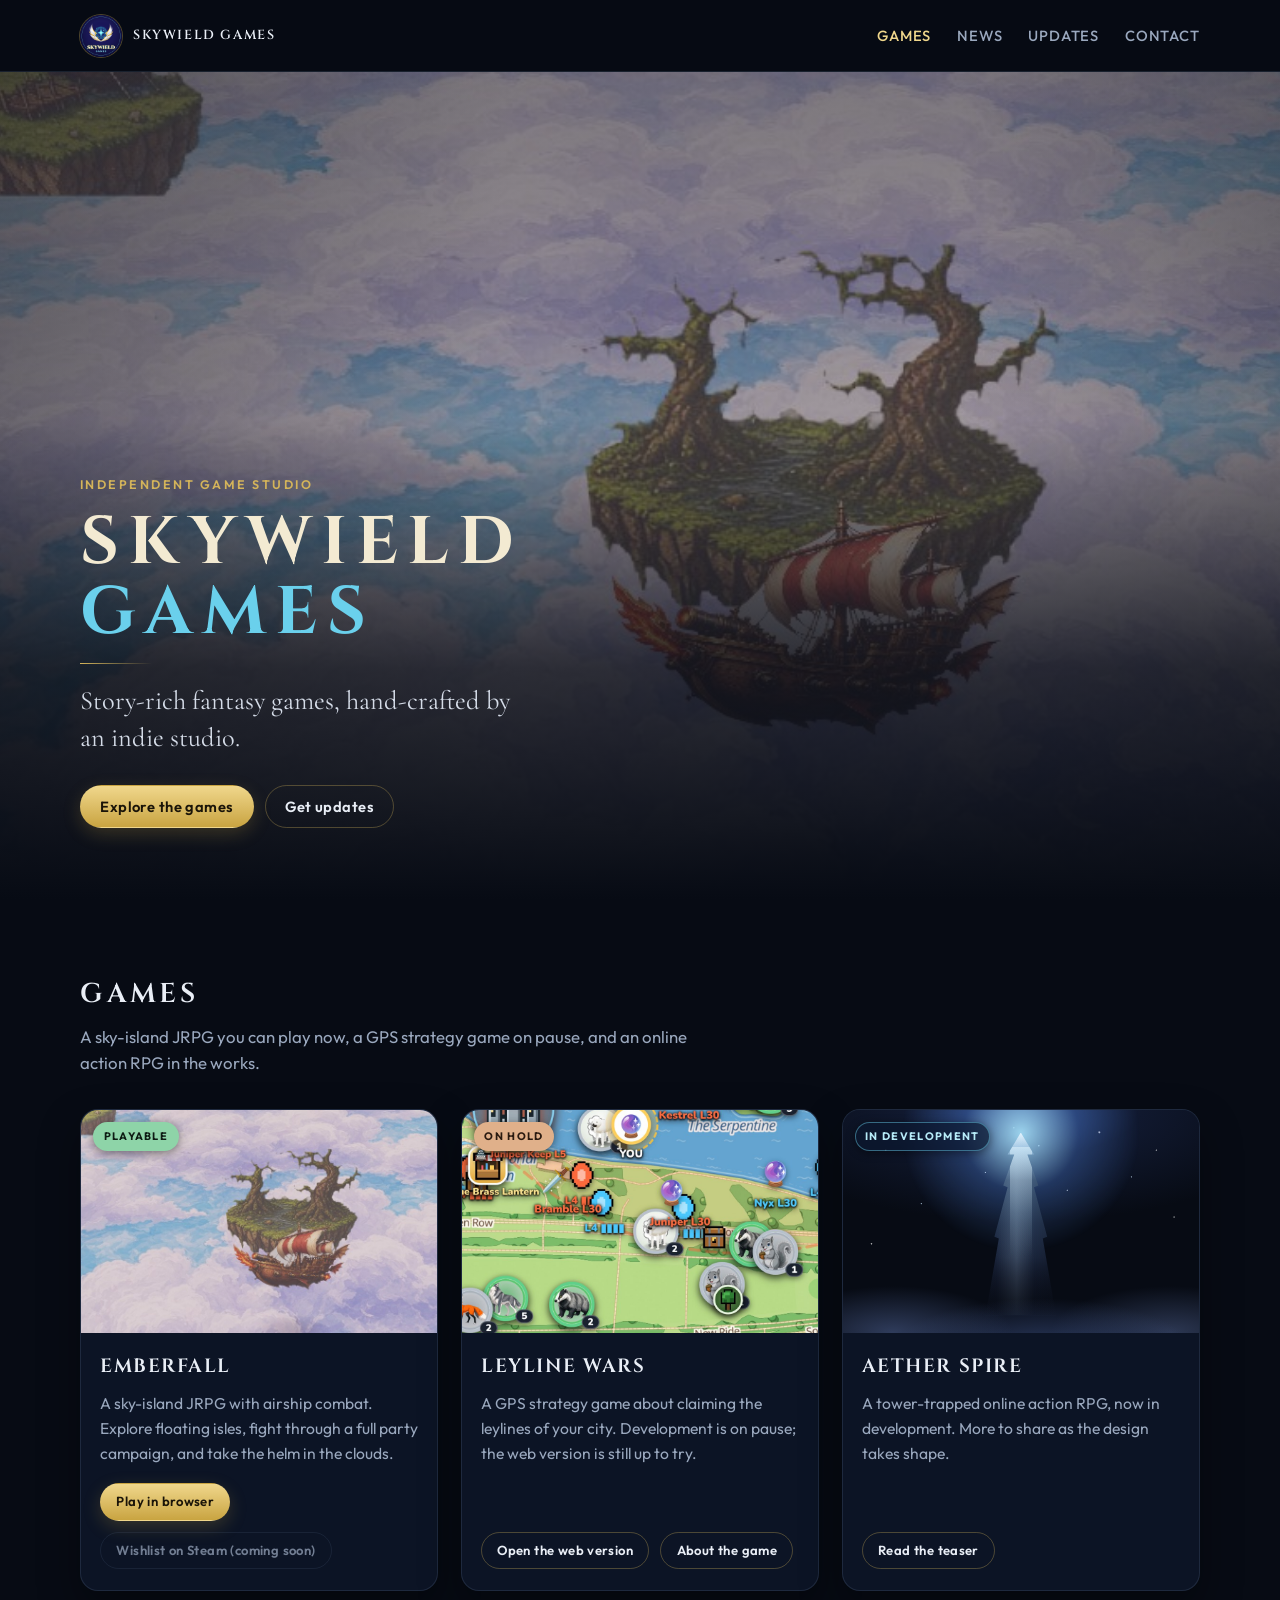
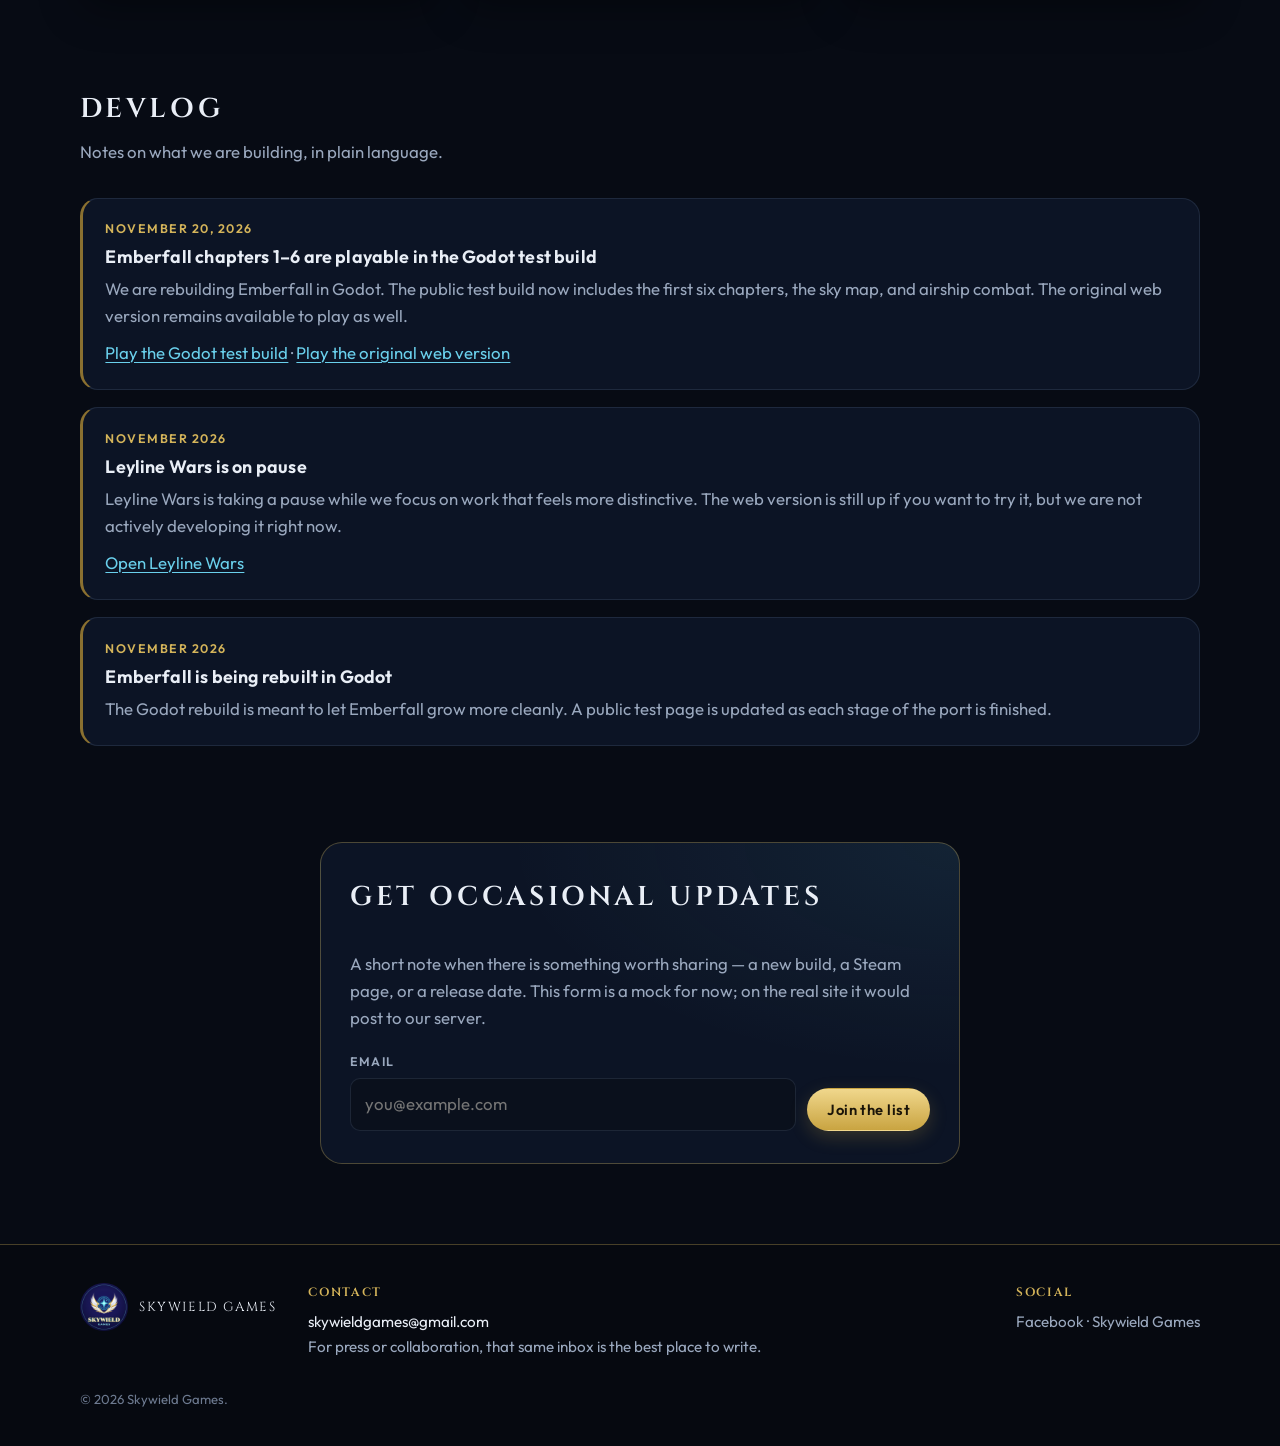
==== index.html @ 2769d231 "Add Skywield Games studio website Static home page with Emberfall, Leyline Wars, and Aether Spire, p" ====
<!DOCTYPE html>
<html lang="en">
<head>
  <meta charset="utf-8">
  <meta name="viewport" content="width=device-width, initial-scale=1">
  <title>Skywield Games — story-rich fantasy games</title>
  <meta name="description" content="Skywield Games is an indie studio making story-rich fantasy games, including Emberfall, Leyline Wars, and Aether Spire.">
  <meta name="theme-color" content="#070b14">
  <link rel="icon" type="image/png" sizes="32x32" href="images/favicon-32.png">
  <link rel="icon" type="image/png" sizes="64x64" href="images/favicon.png">
  <link rel="apple-touch-icon" href="images/apple-touch-icon.png">
  <link rel="stylesheet" href="css/style.css">
</head>
<body>
  <a class="skip" href="#main">Skip to content</a>
  <header class="site-header">
    <div class="wrap">
      <a class="brand" href="index.html">
        <img src="images/logo.png" width="42" height="42" alt="">
        <span class="brand-name">Skywield Games</span>
      </a>
      <button class="nav-toggle" type="button" aria-label="Open menu" aria-expanded="false">
        <span></span>
      </button>
      <nav class="site-nav" aria-label="Primary">
      <a href="index.html#games" aria-current="page">Games</a>
      <a href="index.html#news">News</a>
      <a href="index.html#signup">Updates</a>
      <a href="index.html#contact">Contact</a>
      </nav>
    </div>
  </header>

  <main id="main">
    <section class="hero" aria-label="Skywield Games">
      <div class="hero-bg" role="img" aria-label="An airship flying beneath a floating island in the clouds, from Emberfall"></div>
      <div class="hero-inner">
        <p class="eyebrow">Independent game studio</p>
        <h1><span class="name">Skywield</span> <span class="games">Games</span></h1>
        <hr class="gold-rule">
        <p class="tagline">Story-rich fantasy games, hand-crafted by an indie studio.</p>
        <div class="btn-row">
          <a class="btn btn-gold" href="#games">Explore the games</a>
          <a class="btn btn-ghost" href="#signup">Get updates</a>
        </div>
      </div>
    </section>

    <section class="section" id="games">
      <div class="wrap">
        <div class="section-head">
          <h2>Games</h2>
          <p>A sky-island JRPG you can play now, a GPS strategy game on pause, and an online action RPG in the works.</p>
        </div>
        <div class="game-grid">

          <article class="game-card">
            <a class="game-card-media" href="emberfall.html">
              <img src="images/emberfall-card.jpg" alt="An airship sailing beneath a tree-covered floating island in Emberfall" width="980" height="470">
              <span class="badge badge-play">Playable</span>
            </a>
            <div class="game-card-body">
              <h3><a href="emberfall.html">Emberfall</a></h3>
              <p>A sky-island JRPG with airship combat. Explore floating isles, fight through a full party campaign, and take the helm in the clouds.</p>
              <div class="btn-row">
                <a class="btn btn-gold" href="https://skywield.github.io/emberfall/" target="_blank" rel="noopener">Play in browser</a>
                <button class="btn btn-disabled" type="button" disabled title="Coming soon">Wishlist on Steam (coming soon)</button>
              </div>
            </div>
          </article>

          <article class="game-card">
            <a class="game-card-media" href="leyline.html">
              <img src="images/leyline-card.jpg" alt="The Leyline Wars map, with wildlife, keeps, and a player marker along a river" width="1000" height="833">
              <span class="badge badge-hold">On hold</span>
            </a>
            <div class="game-card-body">
              <h3><a href="leyline.html">Leyline Wars</a></h3>
              <p>A GPS strategy game about claiming the leylines of your city. Development is on pause; the web version is still up to try.</p>
              <div class="btn-row">
                <a class="btn btn-ghost" href="https://leyline-wars.onrender.com" target="_blank" rel="noopener">Open the web version</a>
                <a class="btn btn-ghost" href="leyline.html">About the game</a>
              </div>
            </div>
          </article>

          <article class="game-card">
            <a class="game-card-media" href="aether.html" aria-label="Aether Spire, in development">
              <div class="concept">
                <div class="concept-stars"></div>
                <div class="concept-glow"></div>
                <div class="concept-spire"></div>
                <div class="concept-clouds"></div>
                <span class="concept-label">Concept</span>
                <span class="concept-caption">Artwork coming soon</span>
              </div>
              <span class="badge badge-dev">In development</span>
            </a>
            <div class="game-card-body">
              <h3><a href="aether.html">Aether Spire</a></h3>
              <p>A tower-trapped online action RPG, now in development. More to share as the design takes shape.</p>
              <div class="btn-row">
                <a class="btn btn-ghost" href="aether.html">Read the teaser</a>
              </div>
            </div>
          </article>

        </div>
      </div>
    </section>

    <section class="section" id="news">
      <div class="wrap">
        <div class="section-head">
          <h2>Devlog</h2>
          <p>Notes on what we are building, in plain language.</p>
        </div>
        <div class="news-list">
          <article class="news-item">
            <time datetime="2026-11-20">November 20, 2026</time>
            <h3>Emberfall chapters 1–6 are playable in the Godot test build</h3>
            <p>We are rebuilding Emberfall in Godot. The public test build now includes the first six chapters, the sky map, and airship combat. The original web version remains available to play as well.</p>
            <p><a href="https://skywield.github.io/emberfall-godot-test/" target="_blank" rel="noopener">Play the Godot test build</a> · <a href="https://skywield.github.io/emberfall/" target="_blank" rel="noopener">Play the original web version</a></p>
          </article>
          <article class="news-item">
            <time datetime="2026-11">November 2026</time>
            <h3>Leyline Wars is on pause</h3>
            <p>Leyline Wars is taking a pause while we focus on work that feels more distinctive. The web version is still up if you want to try it, but we are not actively developing it right now.</p>
            <p><a href="https://leyline-wars.onrender.com" target="_blank" rel="noopener">Open Leyline Wars</a></p>
          </article>
          <article class="news-item">
            <time datetime="2026-11">November 2026</time>
            <h3>Emberfall is being rebuilt in Godot</h3>
            <p>The Godot rebuild is meant to let Emberfall grow more cleanly. A public test page is updated as each stage of the port is finished.</p>
          </article>
        </div>
      </div>
    </section>

    <section class="section signup" id="signup">
      <div class="wrap">
        <div class="signup-panel">
          <div class="section-head">
            <h2>Get occasional updates</h2>
          </div>
          <p class="lede">A short note when there is something worth sharing — a new build, a Steam page, or a release date. This form is a mock for now; on the real site it would post to our server.</p>
          <form id="signup-form" action="#" method="post" novalidate>
            <div class="signup-form">
              <div class="field">
                <label for="email">Email</label>
                <input id="email" name="email" type="email" required autocomplete="email" placeholder="you@example.com">
              </div>
              <button class="btn btn-gold" type="submit">Join the list</button>
            </div>
          </form>
          <p class="form-note" id="signup-note" hidden></p>
        </div>
      </div>
    </section>
  </main>

  <footer class="site-footer" id="contact">
    <div class="wrap footer-grid">
      <a class="footer-brand" href="index.html">
        <img src="images/logo.png" width="48" height="48" alt="">
        <span>Skywield Games</span>
      </a>
      <div class="footer-col">
        <h3>Contact</h3>
        <p><a href="mailto:skywieldgames@gmail.com">skywieldgames@gmail.com</a></p>
        <p>For press or collaboration, that same inbox is the best place to write.</p>
      </div>
      <div class="footer-col">
        <h3>Social</h3>
        <ul>
          <li><span class="social-placeholder">Facebook · Skywield Games</span></li>
        </ul>
      </div>
      <p class="copyright">© 2026 Skywield Games.</p>
    </div>
  </footer>
  <script src="js/main.js"></script>
</body>
</html>
---- css/style.css ----
/* Skywield Games — local draft site
   Static, GitHub Pages compatible. Not published. */

@font-face {
  font-family: "Cinzel";
  src: url("../fonts/Cinzel.ttf") format("truetype");
  font-weight: 400 900;
  font-style: normal;
  font-display: swap;
}
@font-face {
  font-family: "Cormorant Garamond";
  src: url("../fonts/CormorantGaramond.ttf") format("truetype");
  font-weight: 300 700;
  font-style: normal;
  font-display: swap;
}
@font-face {
  font-family: "Outfit";
  src: url("../fonts/Outfit.ttf") format("truetype");
  font-weight: 100 900;
  font-style: normal;
  font-display: swap;
}

:root {
  --bg: #070b14;
  --bg-2: #0c1424;
  --bg-3: #121c32;
  --bg-card: rgba(14, 22, 40, 0.92);
  --line: rgba(212, 180, 90, 0.32);
  --line-soft: rgba(140, 170, 210, 0.14);
  --gold: #d4b45a;
  --gold-2: #f0d78c;
  --gold-dim: #8a7030;
  --cyan: #6ad0ec;
  --cyan-2: #b7ebf8;
  --text: #e9eef6;
  --muted: #9aa8be;
  --hold: #e0b08a;
  --ok: #8ed4a8;
  --font-display: "Cinzel", Palatino, "Palatino Linotype", serif;
  --font-serif: "Cormorant Garamond", Georgia, serif;
  --font-sans: "Outfit", "Segoe UI", sans-serif;
  --wrap: 1120px;
  --radius: 18px;
  --header-h: 72px;
  --shadow: 0 18px 40px rgba(0, 0, 0, 0.35);
}

*, *::before, *::after { box-sizing: border-box; }

html { scroll-behavior: smooth; }

body {
  margin: 0;
  background: var(--bg);
  color: var(--text);
  font-family: var(--font-sans);
  font-size: 1.05rem;
  line-height: 1.6;
  min-height: 100vh;
}

img { max-width: 100%; height: auto; display: block; }

a { color: var(--cyan); text-decoration-thickness: 1px; text-underline-offset: 3px; }
a:hover { color: var(--cyan-2); }

:focus-visible {
  outline: 2px solid var(--gold);
  outline-offset: 3px;
}

.skip {
  position: absolute;
  left: 1rem;
  top: -40px;
  background: var(--gold);
  color: #1a1408;
  padding: 0.4rem 0.8rem;
  z-index: 100;
  font-weight: 600;
}
.skip:focus { top: 0.6rem; }

.wrap {
  width: min(var(--wrap), calc(100% - 2.4rem));
  margin-inline: auto;
}

/* ---------- Header ---------- */
.site-header {
  position: sticky;
  top: 0;
  z-index: 40;
  height: var(--header-h);
  display: flex;
  align-items: center;
  backdrop-filter: blur(16px);
  background: rgba(7, 11, 20, 0.78);
  border-bottom: 1px solid var(--line-soft);
}

.site-header .wrap {
  display: flex;
  align-items: center;
  justify-content: space-between;
  gap: 1rem;
  width: min(var(--wrap), calc(100% - 2rem));
}

.brand {
  display: flex;
  align-items: center;
  gap: 0.7rem;
  color: var(--text);
  text-decoration: none;
  min-width: 0;
}
.brand:hover { color: var(--gold-2); }
.brand img {
  width: 42px;
  height: 42px;
  border-radius: 50%;
  box-shadow: 0 0 0 1px rgba(212, 180, 90, 0.35);
}
.brand-name {
  font-family: var(--font-display);
  font-weight: 600;
  letter-spacing: 0.12em;
  text-transform: uppercase;
  font-size: 0.82rem;
  white-space: nowrap;
}

.nav-toggle {
  display: none;
  width: 42px;
  height: 42px;
  border: 1px solid var(--line);
  background: transparent;
  border-radius: 8px;
  cursor: pointer;
  padding: 0;
  align-items: center;
  justify-content: center;
}
.nav-toggle span {
  display: block;
  width: 18px;
  height: 2px;
  background: var(--gold-2);
  border-radius: 1px;
  position: relative;
}
.nav-toggle span::before,
.nav-toggle span::after {
  content: "";
  position: absolute;
  left: 0;
  width: 18px;
  height: 2px;
  background: var(--gold-2);
  border-radius: 1px;
}
.nav-toggle span::before { top: -6px; }
.nav-toggle span::after { top: 6px; }

.site-nav {
  display: flex;
  gap: 1.6rem;
  align-items: center;
}
.site-nav a {
  color: var(--muted);
  text-decoration: none;
  font-size: 0.92rem;
  letter-spacing: 0.06em;
  text-transform: uppercase;
  font-weight: 500;
}
.site-nav a:hover,
.site-nav a[aria-current="page"] { color: var(--gold-2); }

/* ---------- Hero ---------- */
.hero {
  position: relative;
  min-height: calc(100vh - var(--header-h));
  min-height: calc(100svh - var(--header-h));
  display: flex;
  align-items: flex-end;
  isolation: isolate;
  overflow: hidden;
}
.hero-bg {
  position: absolute;
  inset: 0;
  z-index: -2;
  background:
    url("../images/hero-sky.jpg") center 40% / cover no-repeat;
}
.hero::after {
  content: "";
  position: absolute;
  inset: 0;
  z-index: -1;
  background:
    linear-gradient(to top,
      var(--bg) 0%,
      rgba(7, 11, 20, 0.82) 28%,
      rgba(7, 11, 20, 0.28) 58%,
      rgba(7, 11, 20, 0.45) 100%),
    linear-gradient(to right,
      rgba(7, 11, 20, 0.35),
      transparent 40%,
      transparent 75%,
      rgba(7, 11, 20, 0.25));
  pointer-events: none;
}

.hero-inner {
  padding: 0 0 4.5rem;
  width: min(var(--wrap), calc(100% - 2.4rem));
  margin-inline: auto;
  max-width: 40rem;
  margin-left: max((100% - var(--wrap)) / 2, 1.2rem);
}

.eyebrow {
  font-family: var(--font-sans);
  font-size: 0.78rem;
  font-weight: 600;
  letter-spacing: 0.2em;
  text-transform: uppercase;
  color: var(--gold);
  margin: 0 0 0.8rem;
}

.hero h1 {
  font-family: var(--font-display);
  font-weight: 700;
  font-size: clamp(2.3rem, 6.2vw, 4.2rem);
  letter-spacing: 0.14em;
  text-transform: uppercase;
  line-height: 1.05;
  margin: 0 0 0.9rem;
}
.hero h1 .name { color: #f3ead2; }
.hero h1 .games { color: var(--cyan); display: inline-block; }

.gold-rule {
  width: 4.5rem;
  height: 1px;
  background: linear-gradient(to right, var(--gold), transparent);
  border: 0;
  margin: 0 0 1.15rem;
}

.tagline {
  font-family: var(--font-serif);
  font-size: clamp(1.25rem, 2.4vw, 1.65rem);
  font-weight: 400;
  line-height: 1.4;
  color: #d5dce8;
  margin: 0 0 1.8rem;
  max-width: 28rem;
}

/* ---------- Buttons ---------- */
.btn {
  display: inline-flex;
  align-items: center;
  justify-content: center;
  gap: 0.45rem;
  padding: 0.72rem 1.2rem;
  border-radius: 999px;
  font-family: var(--font-sans);
  font-size: 0.92rem;
  font-weight: 600;
  letter-spacing: 0.03em;
  text-decoration: none;
  border: 1px solid transparent;
  cursor: pointer;
  line-height: 1.2;
  text-align: center;
}
.btn-gold {
  background: linear-gradient(180deg, #f0d78c, #c9a441);
  color: #1a1408;
  box-shadow: 0 6px 18px rgba(201, 164, 65, 0.22);
}
.btn-gold:hover { color: #1a1408; filter: brightness(1.06); }
.btn-ghost {
  background: transparent;
  color: var(--text);
  border-color: var(--line);
}
.btn-ghost:hover { color: var(--gold-2); border-color: var(--gold); }
.btn-disabled,
.btn[disabled] {
  background: transparent;
  color: var(--muted);
  border-color: var(--line-soft);
  cursor: not-allowed;
  opacity: 0.72;
}
.btn-row {
  display: flex;
  flex-wrap: wrap;
  gap: 0.7rem;
}

/* ---------- Sections ---------- */
.section {
  padding: 4.5rem 0 1.5rem;
}
.section-head {
  margin-bottom: 2rem;
}
.section-head h2 {
  font-family: var(--font-display);
  font-weight: 650;
  font-size: clamp(1.35rem, 2.5vw, 1.7rem);
  letter-spacing: 0.14em;
  text-transform: uppercase;
  margin: 0 0 0.5rem;
}
.section-head p {
  margin: 0;
  color: var(--muted);
  max-width: 38rem;
}

/* ---------- Game cards ---------- */
.game-grid {
  display: grid;
  grid-template-columns: repeat(3, 1fr);
  gap: 1.4rem;
}

.game-card {
  background: var(--bg-card);
  border: 1px solid var(--line-soft);
  border-radius: var(--radius);
  overflow: hidden;
  display: flex;
  flex-direction: column;
  box-shadow: var(--shadow);
  transition: transform 0.2s ease, border-color 0.2s ease, box-shadow 0.2s ease;
}
.game-card:hover {
  transform: translateY(-4px);
  border-color: var(--line);
  box-shadow: 0 22px 48px rgba(0, 0, 0, 0.45);
}

.game-card-media {
  position: relative;
  display: block;
  aspect-ratio: 16 / 10;
  background: var(--bg-3);
  overflow: hidden;
  text-decoration: none;
}
.game-card-media img {
  width: 100%;
  height: 100%;
  object-fit: cover;
}

.badge {
  position: absolute;
  top: 0.75rem;
  left: 0.75rem;
  box-shadow: 0 2px 10px rgba(0, 0, 0, 0.45);
  font-size: 0.68rem;
  font-weight: 700;
  letter-spacing: 0.12em;
  text-transform: uppercase;
  padding: 0.28rem 0.6rem;
  border-radius: 999px;
  border: 1px solid;
  backdrop-filter: blur(8px);
}
.badge-play {
  color: #0e1c14;
  background: var(--ok);
  border-color: transparent;
}
.badge-hold {
  color: #2a1a10;
  background: var(--hold);
  border-color: transparent;
}
.badge-dev {
  color: var(--cyan-2);
  background: rgba(12, 24, 48, 0.72);
  border-color: rgba(106, 208, 236, 0.45);
}

.game-card-body {
  padding: 1.15rem 1.2rem 1.3rem;
  display: flex;
  flex-direction: column;
  gap: 0.55rem;
  flex: 1;
}
.game-card-body h3 {
  font-family: var(--font-display);
  font-size: 1.2rem;
  letter-spacing: 0.08em;
  text-transform: uppercase;
  margin: 0;
  font-weight: 650;
}
.game-card-body h3 a {
  color: var(--text);
  text-decoration: none;
}
.game-card-body h3 a:hover { color: var(--gold-2); }
.game-card-body p {
  margin: 0;
  color: var(--muted);
  font-size: 0.98rem;
  flex: 1;
}
.game-card-body .btn-row { margin-top: 0.5rem; }
.game-card-body .btn { font-size: 0.82rem; padding: 0.62rem 0.95rem; }

/* ---------- News ---------- */
.news-list {
  display: grid;
  gap: 1.1rem;
}
.news-item {
  background: var(--bg-card);
  border: 1px solid var(--line-soft);
  border-radius: var(--radius);
  padding: 1.3rem 1.4rem 1.4rem;
  border-left: 3px solid var(--gold-dim);
}
.news-item time {
  display: block;
  font-size: 0.78rem;
  letter-spacing: 0.12em;
  text-transform: uppercase;
  color: var(--gold);
  font-weight: 600;
  margin-bottom: 0.35rem;
}
.news-item h3 {
  font-family: var(--font-sans);
  font-size: 1.12rem;
  letter-spacing: 0.01em;
  margin: 0 0 0.45rem;
  font-weight: 650;
  text-transform: none;
  line-height: 1.35;
}
.news-item p { margin: 0; color: var(--muted); }
.news-item p + p { margin-top: 0.6rem; }

/* ---------- Signup ---------- */
.signup {
  padding-bottom: 3rem;
}
.signup-panel {
  background:
    radial-gradient(ellipse at top right, rgba(106, 208, 236, 0.08), transparent 50%),
    var(--bg-card);
  border: 1px solid var(--line);
  border-radius: 22px;
  padding: 2rem 1.8rem;
  max-width: 40rem;
  margin-inline: auto;
}
.signup-panel h2 { margin-top: 0; }
.signup-panel .lede {
  color: var(--muted);
  margin: 0 0 1.3rem;
}
.signup-form {
  display: flex;
  flex-wrap: wrap;
  gap: 0.7rem;
  align-items: end;
}
.field {
  flex: 1 1 16rem;
  display: flex;
  flex-direction: column;
  gap: 0.35rem;
}
.field label {
  font-size: 0.78rem;
  letter-spacing: 0.1em;
  text-transform: uppercase;
  color: var(--muted);
  font-weight: 600;
}
.field input {
  background: #0a101c;
  border: 1px solid var(--line-soft);
  color: var(--text);
  border-radius: 10px;
  padding: 0.75rem 0.9rem;
  font: inherit;
  width: 100%;
}
.field input:focus {
  border-color: var(--gold);
  outline: none;
}
.form-note {
  margin: 0.9rem 0 0;
  font-size: 0.88rem;
  color: var(--muted);
}
.form-note.ok { color: var(--ok); }

/* ---------- Footer ---------- */
.site-footer {
  border-top: 1px solid var(--line);
  padding: 2.4rem 0 2.2rem;
  background: #060910;
  margin-top: 2rem;
}
.footer-grid {
  display: grid;
  grid-template-columns: auto 1fr auto;
  gap: 1.5rem 2rem;
  align-items: start;
}
.footer-brand {
  display: flex;
  align-items: center;
  gap: 0.7rem;
  color: var(--text);
  text-decoration: none;
}
.footer-brand img { width: 48px; height: 48px; border-radius: 50%; }
.footer-brand span {
  font-family: var(--font-display);
  letter-spacing: 0.12em;
  text-transform: uppercase;
  font-size: 0.82rem;
}
.footer-col h3 {
  font-size: 0.75rem;
  letter-spacing: 0.14em;
  text-transform: uppercase;
  color: var(--gold);
  margin: 0 0 0.5rem;
  font-weight: 650;
  font-family: var(--font-display);
}
.footer-col p, .footer-col li { margin: 0; color: var(--muted); font-size: 0.95rem; }
.footer-col ul { list-style: none; padding: 0; margin: 0; }
.footer-col a { color: var(--text); text-decoration: none; }
.footer-col a:hover { color: var(--gold-2); }
.social-placeholder {
  color: var(--muted);
}
.copyright {
  grid-column: 1 / -1;
  margin: 0.4rem 0 0;
  color: #6d7a90;
  font-size: 0.82rem;
}

/* ---------- Page hero (subpages) ---------- */
.page-hero {
  padding: 3.2rem 0 2rem;
  border-bottom: 1px solid var(--line-soft);
  background:
    radial-gradient(ellipse at 20% 0%, rgba(106, 208, 236, 0.08), transparent 50%),
    var(--bg-2);
}
.page-hero h1 {
  font-family: var(--font-display);
  letter-spacing: 0.12em;
  text-transform: uppercase;
  font-size: clamp(2rem, 4vw, 3rem);
  margin: 0.3rem 0 0.7rem;
}
.page-hero .lede {
  font-family: var(--font-serif);
  font-size: 1.35rem;
  color: #d5dce8;
  margin: 0;
  max-width: 36rem;
}

/* ---------- Galleries ---------- */
.shot-grid {
  display: grid;
  grid-template-columns: 1fr 1fr;
  gap: 1.1rem;
}
.shot-grid figure {
  margin: 0;
  background: var(--bg-3);
  border: 1px solid var(--line-soft);
  border-radius: 14px;
  overflow: hidden;
}
.shot-grid img {
  width: 100%;
  aspect-ratio: 16 / 9;
  object-fit: cover;
  object-position: center;
}
.shot-grid figcaption {
  padding: 0.7rem 0.9rem 0.85rem;
  color: var(--muted);
  font-size: 0.88rem;
}
.shot-grid--wide { grid-column: 1 / -1; }
.shot-grid figure.wide { grid-column: 1 / -1; }
.shot-grid figure.wide img { aspect-ratio: 21 / 9; object-position: center 40%; }

.phone-row {
  display: flex;
  flex-wrap: wrap;
  justify-content: center;
  gap: 1.4rem;
  padding: 0.4rem 0 1rem;
}
.phone-frame {
  width: 230px;
  background: #070b12;
  border: 3px solid #1e2a40;
  border-radius: 28px;
  overflow: hidden;
  box-shadow: var(--shadow), inset 0 0 0 1px rgba(212, 180, 90, 0.15);
}
.phone-frame img { width: 100%; display: block; }
.phone-frame figcaption {
  padding: 0.65rem 0.7rem 0.85rem;
  color: var(--muted);
  font-size: 0.82rem;
  text-align: center;
  background: #0a1220;
}

/* ---------- Aether concept art ---------- */
.concept {
  position: relative;
  overflow: hidden;
  aspect-ratio: 16 / 10;
  background:
    radial-gradient(ellipse 80% 50% at 50% 0%, #243868 0%, #10182e 42%, #070b14 100%);
}
.concept-stars {
  position: absolute;
  inset: 0;
  background-image:
    radial-gradient(1.2px 1.2px at 12% 18%, #fff, transparent),
    radial-gradient(1px 1px at 22% 42%, #cfe7ff, transparent),
    radial-gradient(1.4px 1.4px at 28% 12%, #fff, transparent),
    radial-gradient(1px 1px at 40% 28%, #fff, transparent),
    radial-gradient(1.2px 1.2px at 55% 16%, #d9f0ff, transparent),
    radial-gradient(1px 1px at 63% 36%, #fff, transparent),
    radial-gradient(1.5px 1.5px at 72% 10%, #fff, transparent),
    radial-gradient(1px 1px at 81% 30%, #cfe7ff, transparent),
    radial-gradient(1px 1px at 88% 18%, #fff, transparent),
    radial-gradient(1.2px 1.2px at 8% 60%, #fff, transparent),
    radial-gradient(1px 1px at 93% 48%, #fff, transparent),
    radial-gradient(1px 1px at 48% 8%, #fff, transparent);
  opacity: 0.85;
}
.concept-glow {
  position: absolute;
  left: 50%;
  top: 10%;
  width: 240px;
  height: 240px;
  transform: translate(-50%, -50%);
  background: radial-gradient(circle, rgba(170, 230, 255, 0.9) 0%, rgba(90, 150, 255, 0.28) 34%, transparent 70%);
  filter: blur(1px);
}
.concept-spire {
  position: absolute;
  left: 50%;
  bottom: 8%;
  width: 110px;
  height: 82%;
  transform: translateX(-50%);
  background:
    linear-gradient(90deg, rgba(0,0,0,0.35) 0%, transparent 28%, rgba(200,230,255,0.18) 46%, transparent 62%, rgba(0,0,0,0.4) 100%),
    linear-gradient(to top, #0a0e18 0%, #141c30 22%, #24344f 50%, #3e5878 74%, #8eb7d8 90%, #e7f6ff 100%);
  clip-path: polygon(
    18% 100%, 82% 100%,
    70% 58%, 74% 57%,
    62% 30%, 66% 29%,
    56% 12%, 62% 12%,
    50% 0,
    38% 12%, 44% 12%,
    34% 29%, 38% 30%,
    26% 57%, 30% 58%
  );
  filter: drop-shadow(0 0 18px rgba(120, 200, 255, 0.45));
}
.concept-spire::after {
  content: "";
  position: absolute;
  left: 50%;
  top: 8%;
  width: 22px;
  height: 60%;
  transform: translateX(-50%);
  background: linear-gradient(to top, transparent 0%, rgba(200, 235, 255, 0.15) 40%, rgba(230, 248, 255, 0.5) 100%);
}
.concept-clouds {
  position: absolute;
  left: -10%;
  right: -10%;
  bottom: -8%;
  height: 42%;
  background:
    radial-gradient(ellipse 40% 70% at 20% 80%, rgba(80, 100, 150, 0.55), transparent 70%),
    radial-gradient(ellipse 50% 80% at 55% 100%, rgba(60, 80, 130, 0.7), transparent 70%),
    radial-gradient(ellipse 40% 70% at 85% 80%, rgba(90, 110, 160, 0.45), transparent 70%),
    linear-gradient(to top, #070b14 20%, transparent);
}
.concept-label {
  position: absolute;
  top: 0.75rem;
  left: 0.75rem;
  font-size: 0.68rem;
  font-weight: 700;
  letter-spacing: 0.12em;
  text-transform: uppercase;
  color: var(--gold-2);
  border: 1px solid var(--line);
  padding: 0.28rem 0.6rem;
  border-radius: 999px;
  background: rgba(7, 11, 20, 0.62);
  backdrop-filter: blur(8px);
}
.concept-caption {
  position: absolute;
  right: 0.8rem;
  bottom: 0.7rem;
  font-size: 0.75rem;
  letter-spacing: 0.06em;
  color: var(--muted);
  background: rgba(7, 11, 20, 0.5);
  padding: 0.2rem 0.5rem;
  border-radius: 6px;
}
.concept--tall { aspect-ratio: 16 / 9; min-height: 320px; }

.prose { max-width: 40rem; }
.prose p { color: var(--muted); }
.prose h2 {
  font-family: var(--font-display);
  letter-spacing: 0.1em;
  text-transform: uppercase;
  font-size: 1.15rem;
  margin: 2rem 0 0.6rem;
}

/* ---------- Responsive ---------- */
@media (max-width: 960px) {
  .game-grid { grid-template-columns: 1fr; max-width: 28rem; }
  .footer-grid { grid-template-columns: 1fr 1fr; }
  .shot-grid { grid-template-columns: 1fr; }
  .shot-grid figure.wide img { aspect-ratio: 16 / 9; }
}

@media (max-width: 720px) {
  :root { --header-h: 64px; }
  .nav-toggle { display: inline-flex; align-items: center; justify-content: center; }
  .site-nav {
    display: none;
    position: absolute;
    top: var(--header-h);
    left: 0;
    right: 0;
    flex-direction: column;
    align-items: stretch;
    gap: 0;
    background: rgba(7, 11, 20, 0.96);
    border-bottom: 1px solid var(--line);
    padding: 0.5rem 0 0.8rem;
  }
  .site-header.is-open .site-nav { display: flex; }
  .site-nav a { padding: 0.75rem 1.4rem; }
  .hero { min-height: 86svh; }
  .hero-inner { padding-bottom: 3rem; }
  .brand-name { font-size: 0.72rem; letter-spacing: 0.08em; }
  .footer-grid { grid-template-columns: 1fr; }
  .signup-panel { padding: 1.4rem 1.15rem; }
  .game-card-body .btn { width: 100%; }
  .btn-row { width: 100%; }
}

@media (prefers-reduced-motion: reduce) {
  html { scroll-behavior: auto; }
  .game-card { transition: none; }
}

.game-card-media .concept {
  position: absolute;
  inset: 0;
  aspect-ratio: auto;
  width: 100%;
  height: 100%;
}
.game-card-media .concept-label,
.game-card-media .concept-caption { display: none; }
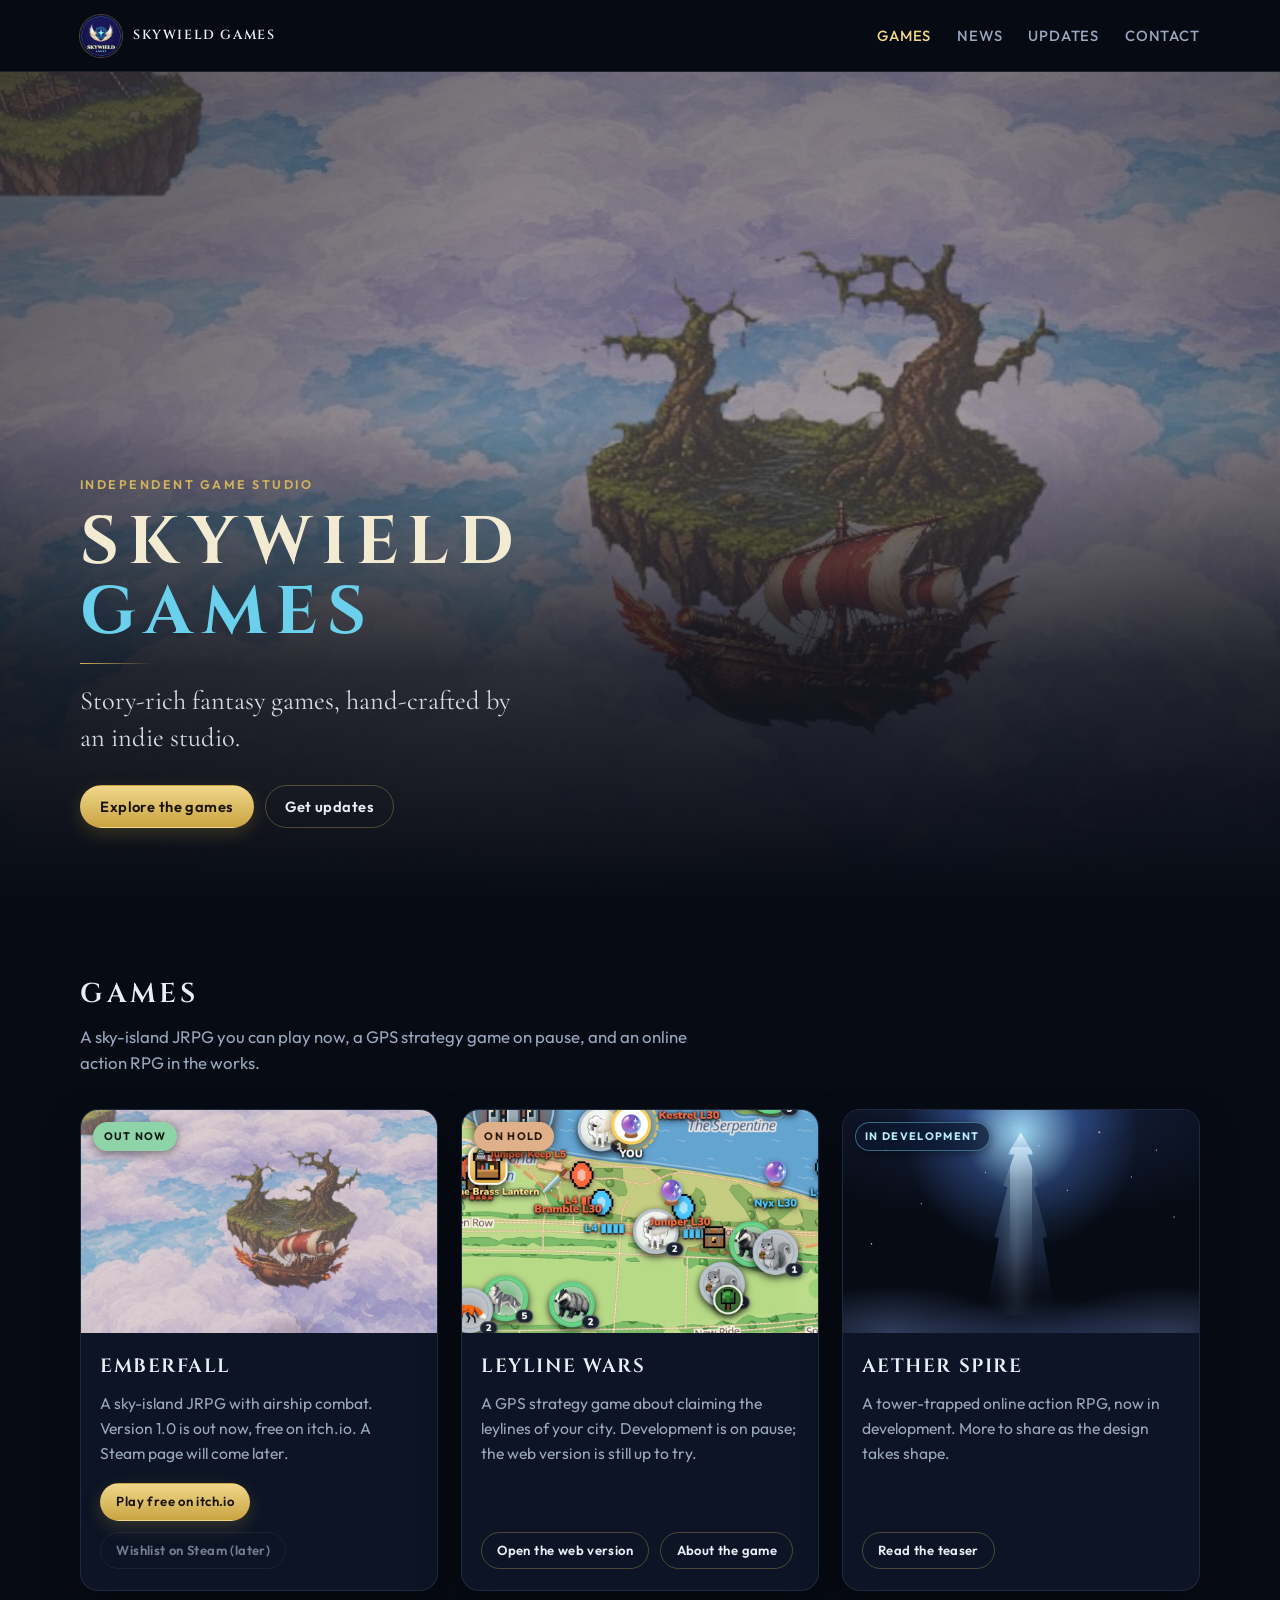
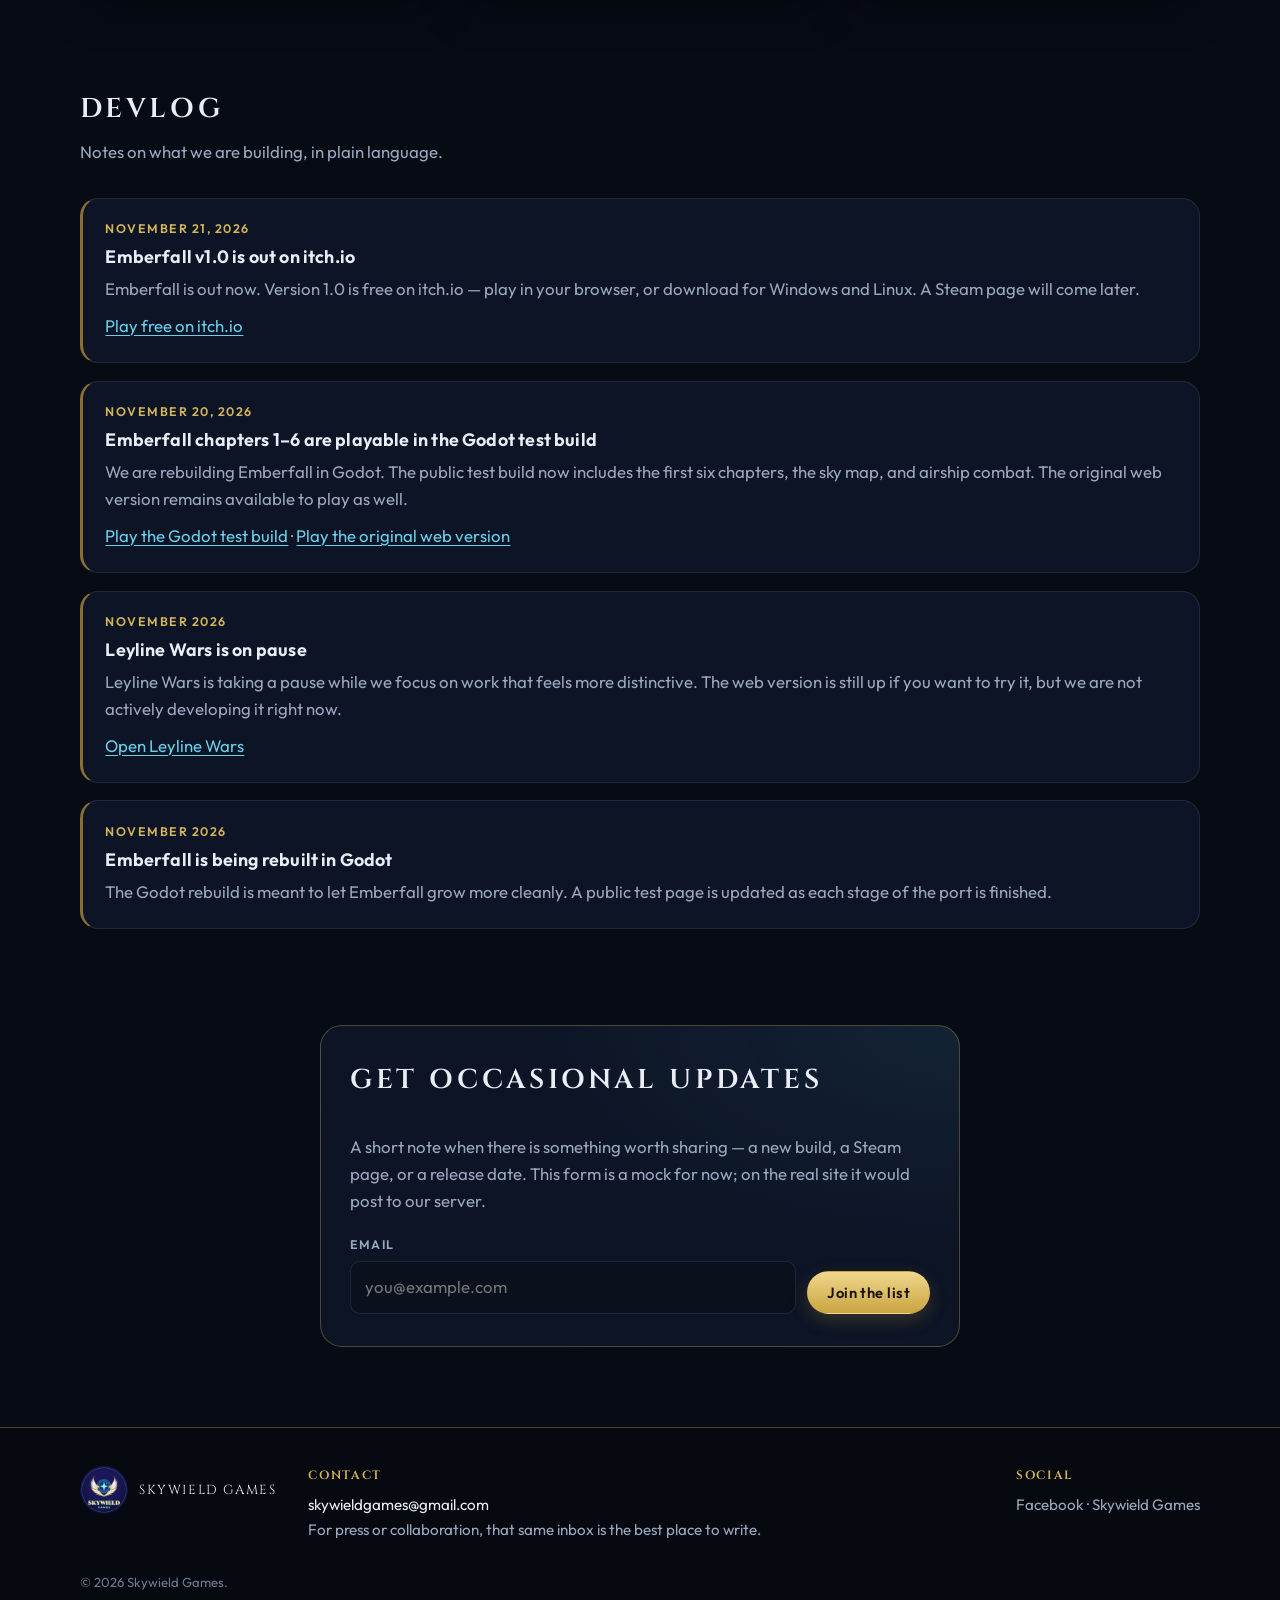
==== commit 46631520: "Add Emberfall itch.io link and mark v1.0 as out now Make “Play free on itch.io” the primary button o" ====
--- a/index.html
+++ b/index.html
@@ -57,14 +57,14 @@
           <article class="game-card">
             <a class="game-card-media" href="emberfall.html">
               <img src="images/emberfall-card.jpg" alt="An airship sailing beneath a tree-covered floating island in Emberfall" width="980" height="470">
-              <span class="badge badge-play">Playable</span>
+              <span class="badge badge-play">Out now</span>
             </a>
             <div class="game-card-body">
               <h3><a href="emberfall.html">Emberfall</a></h3>
-              <p>A sky-island JRPG with airship combat. Explore floating isles, fight through a full party campaign, and take the helm in the clouds.</p>
+              <p>A sky-island JRPG with airship combat. Version 1.0 is out now, free on itch.io. A Steam page will come later.</p>
               <div class="btn-row">
-                <a class="btn btn-gold" href="https://skywield.github.io/emberfall/" target="_blank" rel="noopener">Play in browser</a>
-                <button class="btn btn-disabled" type="button" disabled title="Coming soon">Wishlist on Steam (coming soon)</button>
+                <a class="btn btn-gold" href="https://skywieldgames.itch.io/emberfall" target="_blank" rel="noopener">Play free on itch.io</a>
+                <button class="btn btn-disabled" type="button" disabled title="A Steam page will come later">Wishlist on Steam (later)</button>
               </div>
             </div>
           </article>
@@ -116,6 +116,12 @@
           <p>Notes on what we are building, in plain language.</p>
         </div>
         <div class="news-list">
+          <article class="news-item">
+            <time datetime="2026-11-21">November 21, 2026</time>
+            <h3>Emberfall v1.0 is out on itch.io</h3>
+            <p>Emberfall is out now. Version 1.0 is free on itch.io — play in your browser, or download for Windows and Linux. A Steam page will come later.</p>
+            <p><a href="https://skywieldgames.itch.io/emberfall" target="_blank" rel="noopener">Play free on itch.io</a></p>
+          </article>
           <article class="news-item">
             <time datetime="2026-11-20">November 20, 2026</time>
             <h3>Emberfall chapters 1–6 are playable in the Godot test build</h3>
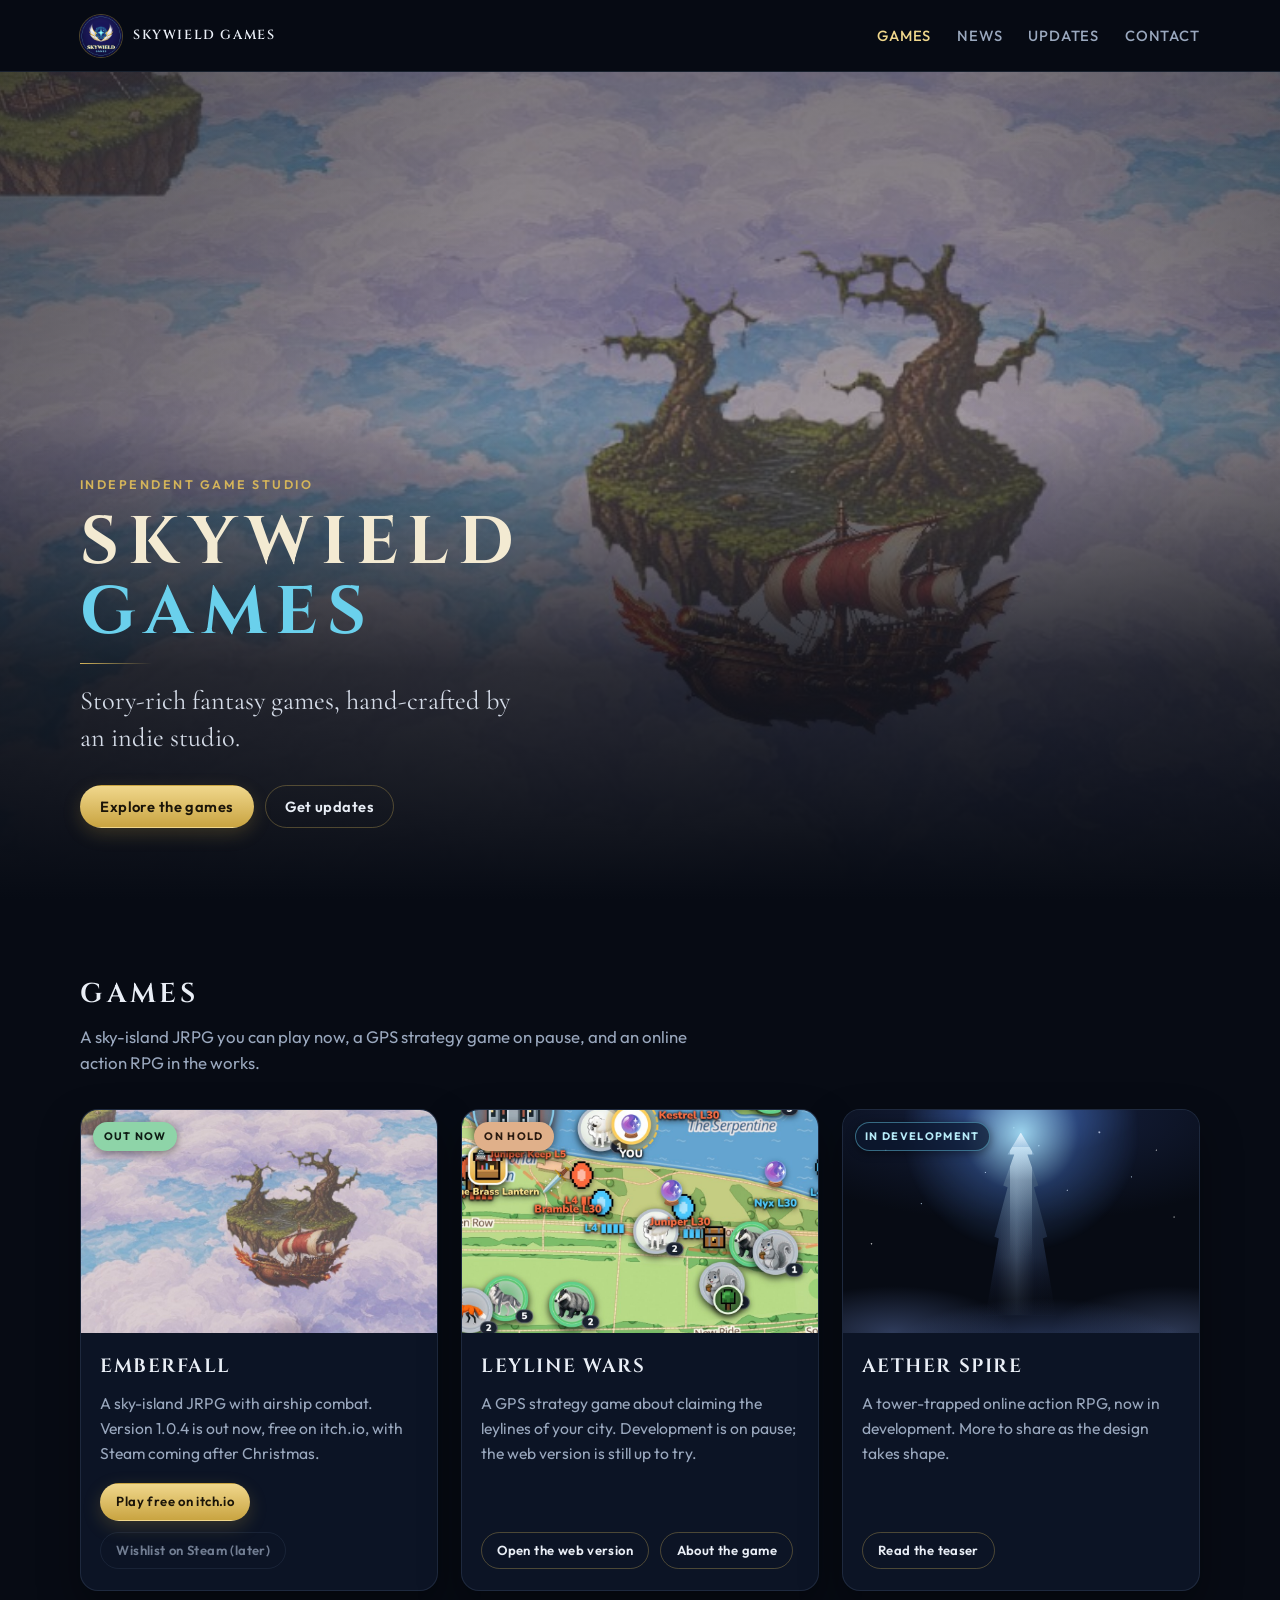
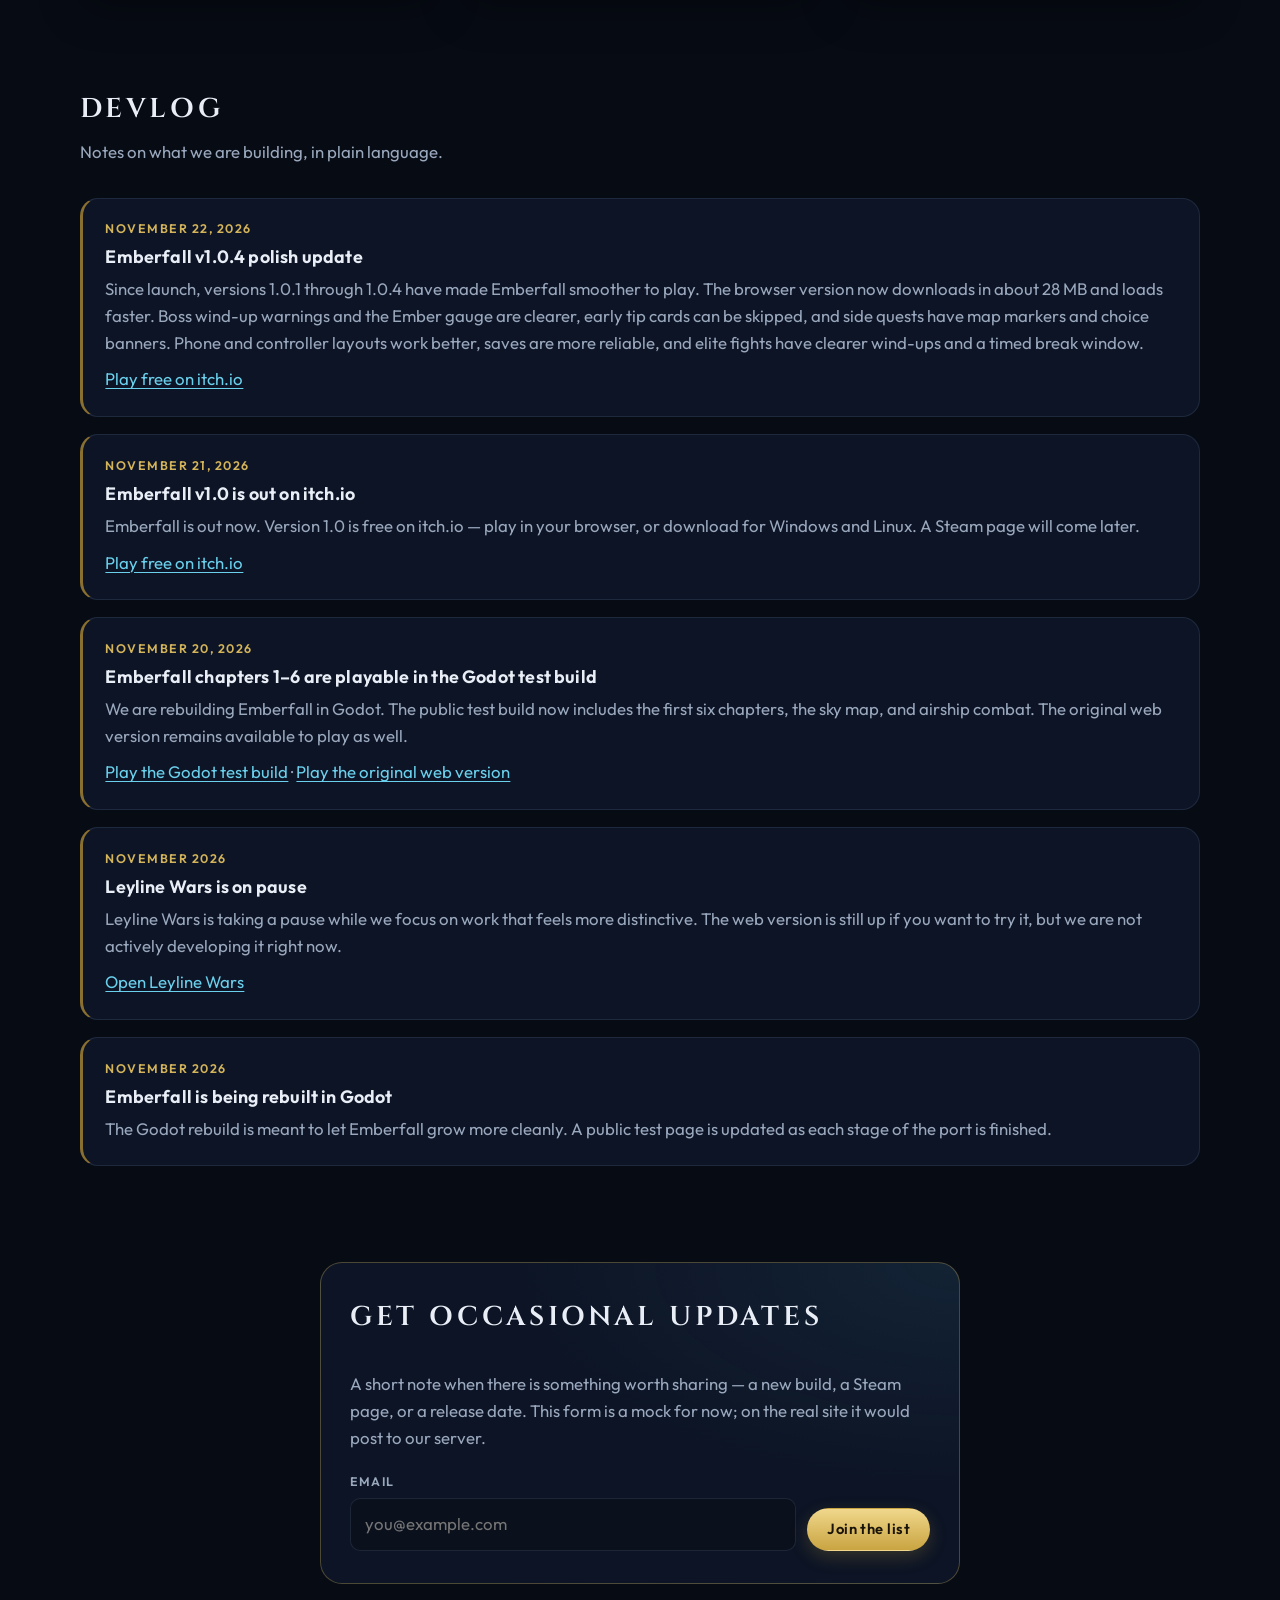
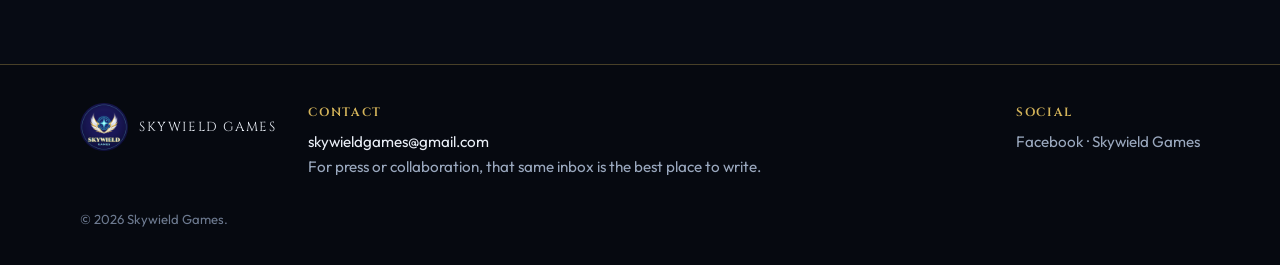
==== commit 2d1ccc8d: "Update Emberfall to v1.0.4 and add a polish news item The home card and Emberfall page now say v1.0." ====
--- a/index.html
+++ b/index.html
@@ -61,7 +61,7 @@
             </a>
             <div class="game-card-body">
               <h3><a href="emberfall.html">Emberfall</a></h3>
-              <p>A sky-island JRPG with airship combat. Version 1.0 is out now, free on itch.io. A Steam page will come later.</p>
+              <p>A sky-island JRPG with airship combat. Version 1.0.4 is out now, free on itch.io, with Steam coming after Christmas.</p>
               <div class="btn-row">
                 <a class="btn btn-gold" href="https://skywieldgames.itch.io/emberfall" target="_blank" rel="noopener">Play free on itch.io</a>
                 <button class="btn btn-disabled" type="button" disabled title="A Steam page will come later">Wishlist on Steam (later)</button>
@@ -116,6 +116,12 @@
           <p>Notes on what we are building, in plain language.</p>
         </div>
         <div class="news-list">
+          <article class="news-item">
+            <time datetime="2026-11-22">November 22, 2026</time>
+            <h3>Emberfall v1.0.4 polish update</h3>
+            <p>Since launch, versions 1.0.1 through 1.0.4 have made Emberfall smoother to play. The browser version now downloads in about 28 MB and loads faster. Boss wind-up warnings and the Ember gauge are clearer, early tip cards can be skipped, and side quests have map markers and choice banners. Phone and controller layouts work better, saves are more reliable, and elite fights have clearer wind-ups and a timed break window.</p>
+            <p><a href="https://skywieldgames.itch.io/emberfall" target="_blank" rel="noopener">Play free on itch.io</a></p>
+          </article>
           <article class="news-item">
             <time datetime="2026-11-21">November 21, 2026</time>
             <h3>Emberfall v1.0 is out on itch.io</h3>
